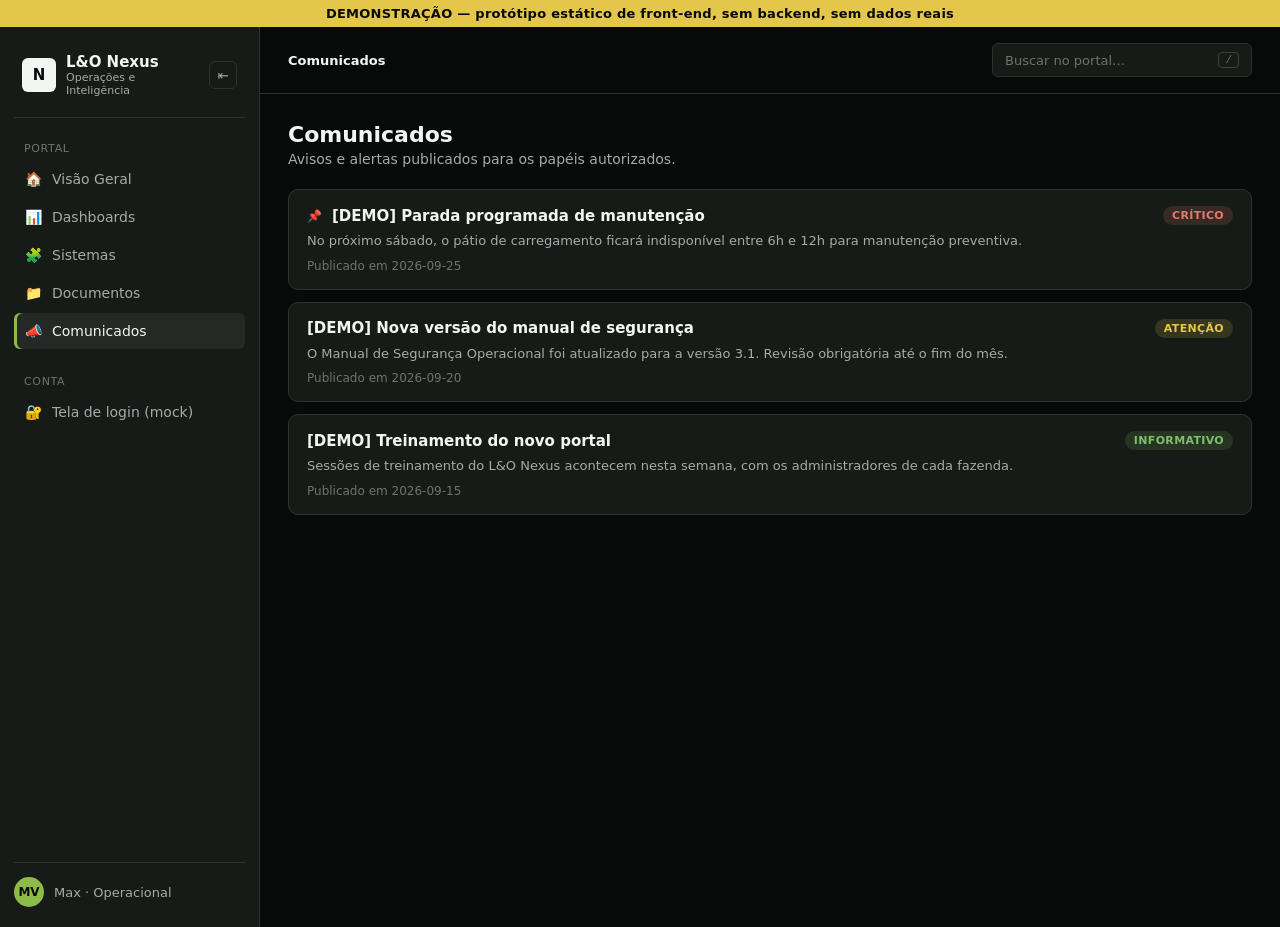
==== comunicados.html @ 55d2e748 "feat: cria protótipo estático de front-end do L&O Nexus Demonstração navegável em HTML/CSS/JS puro, " ====
<!DOCTYPE html>
<html lang="pt-BR">
<head>
<meta charset="UTF-8">
<meta name="viewport" content="width=device-width, initial-scale=1.0">
<title>Comunicados — L&O Nexus (demo)</title>
<link rel="stylesheet" href="css/styles.css">
</head>
<body data-page="comunicados">
<div class="demo-banner">DEMONSTRAÇÃO — protótipo estático de front-end, sem backend, sem dados reais</div>
<div class="app-shell">

<aside class="sidebar">
    <div class="brand">
        <div class="brand-mark">N</div>
        <div class="brand-name">L&amp;O Nexus<small>Operações e Inteligência</small></div>
        <button class="collapse-toggle" aria-label="Recolher menu">⇤</button>
    </div>
    <nav class="nav-group">
        <div class="nav-group-title">Portal</div>
        <a class="nav-item" data-page="home" href="index.html"><span class="icon">🏠</span><span class="nav-label">Visão Geral</span></a>
        <a class="nav-item" data-page="dashboards" href="dashboards.html"><span class="icon">📊</span><span class="nav-label">Dashboards</span></a>
        <a class="nav-item" data-page="sistemas" href="sistemas.html"><span class="icon">🧩</span><span class="nav-label">Sistemas</span></a>
        <a class="nav-item" data-page="documentos" href="documentos.html"><span class="icon">📁</span><span class="nav-label">Documentos</span></a>
        <a class="nav-item" data-page="comunicados" href="comunicados.html"><span class="icon">📣</span><span class="nav-label">Comunicados</span></a>
    </nav>
    <nav class="nav-group">
        <div class="nav-group-title">Conta</div>
        <a class="nav-item" href="login.html"><span class="icon">🔐</span><span class="nav-label">Tela de login (mock)</span></a>
    </nav>
    <div class="sidebar-footer">
        <div class="avatar">MV</div>
        <span>Max · Operacional</span>
    </div>
</aside>

<main class="main">
    <div class="topbar">
        <div class="breadcrumb"><strong>Comunicados</strong></div>
        <div class="search-box">Buscar no portal… <kbd>/</kbd></div>
    </div>

    <div class="content">
        <div class="page-header">
            <h1>Comunicados</h1>
            <p>Avisos e alertas publicados para os papéis autorizados.</p>
        </div>

        <div class="announcement-list" id="ann-list"></div>
    </div>
</main>
</div>

<script src="js/app.js"></script>
<script>
(async function init() {
    const list = document.getElementById('ann-list');
    try {
        const data = await Nexus.loadData('comunicados.json');
        list.innerHTML = data.map(a => `
            <div class="announcement">
                <div class="announcement-head">
                    ${a.pinned ? '<span class="pin">📌</span>' : ''}
                    <span class="announcement-title">${a.title}</span>
                    <span class="status-chip ${a.priority === 'critico' ? 'descontinuado' : a.priority === 'atencao' ? 'manutencao' : 'ativo'}" style="margin-left:auto;">
                        ${a.priority === 'critico' ? 'Crítico' : a.priority === 'atencao' ? 'Atenção' : 'Informativo'}
                    </span>
                </div>
                <div class="announcement-body">${a.body}</div>
                <div class="announcement-date">Publicado em ${a.published_at}</div>
            </div>
        `).join('');
    } catch {
        list.innerHTML = '<div class="empty-state"><p>Não foi possível carregar os dados de demonstração.</p></div>';
    }
})();
</script>
</body>
</html>
---- css/styles.css ----
/* L&O Nexus — Demonstração estática
   Tokens de design extraídos de docs/70-PADROES-DESENVOLVIMENTO.md do projeto real (Laravel).
   Esta é uma demonstração de front-end/UX — sem autenticação, sem backend, sem dados reais. */

:root {
    --color-base: #080a09;
    --color-surface: #171b18;
    --color-elevated: #242925;
    --color-line: #2e332f;
    --color-line-strong: #3a403b;

    --color-ink: #f3f5f3;
    --color-ink-muted: #a7aaa8;
    --color-ink-faint: #6e7370;

    --color-brand: #8dbb4a;
    --color-brand-hover: #6f9f35;

    --color-warning: #e3c64a;
    --color-danger: #e8776e;
    --color-info: #5b93c4;
    --color-success: #7fbf6b;

    --radius: 10px;
    --radius-sm: 6px;
    --sidebar-width: 260px;
}

* { box-sizing: border-box; }

html, body {
    margin: 0;
    padding: 0;
    background: var(--color-base);
    color: var(--color-ink);
    font-family: 'Inter', system-ui, -apple-system, Segoe UI, Roboto, sans-serif;
    -webkit-font-smoothing: antialiased;
}

a { color: inherit; text-decoration: none; }

button { font-family: inherit; }

/* ---------- Faixa de demonstração ---------- */
.demo-banner {
    background: var(--color-warning);
    color: var(--color-base);
    text-align: center;
    font-size: 13px;
    font-weight: 600;
    padding: 6px 12px;
    letter-spacing: 0.02em;
}

/* ---------- Layout ---------- */
.app-shell {
    display: flex;
    min-height: 100vh;
}

.sidebar {
    width: var(--sidebar-width);
    flex-shrink: 0;
    background: var(--color-surface);
    border-right: 1px solid var(--color-line);
    display: flex;
    flex-direction: column;
    padding: 20px 14px;
    transition: width 0.2s ease;
}

.sidebar.collapsed {
    width: 76px;
}

.sidebar.collapsed .brand-name,
.sidebar.collapsed .nav-label,
.sidebar.collapsed .sidebar-footer span {
    display: none;
}

.brand {
    display: flex;
    align-items: center;
    gap: 10px;
    padding: 6px 8px 20px;
    border-bottom: 1px solid var(--color-line);
    margin-bottom: 16px;
}

.brand-mark {
    width: 34px;
    height: 34px;
    border-radius: var(--radius-sm);
    background: var(--color-ink);
    color: var(--color-base);
    display: flex;
    align-items: center;
    justify-content: center;
    font-weight: 800;
    font-size: 15px;
    flex-shrink: 0;
}

.brand-name {
    font-weight: 700;
    font-size: 15px;
    line-height: 1.2;
}

.brand-name small {
    display: block;
    font-weight: 400;
    font-size: 11px;
    color: var(--color-ink-muted);
}

.nav-group {
    display: flex;
    flex-direction: column;
    gap: 2px;
    margin-bottom: 18px;
}

.nav-group-title {
    font-size: 11px;
    text-transform: uppercase;
    letter-spacing: 0.06em;
    color: var(--color-ink-faint);
    padding: 8px 10px 4px;
}

.nav-item {
    display: flex;
    align-items: center;
    gap: 10px;
    padding: 9px 10px;
    border-radius: var(--radius-sm);
    color: var(--color-ink-muted);
    font-size: 14px;
    font-weight: 500;
    cursor: pointer;
}

.nav-item .icon {
    width: 18px;
    height: 18px;
    flex-shrink: 0;
    display: inline-flex;
    align-items: center;
    justify-content: center;
}

.nav-item:hover {
    background: var(--color-elevated);
    color: var(--color-ink);
}

.nav-item.active {
    background: var(--color-elevated);
    color: var(--color-ink);
    box-shadow: inset 3px 0 0 var(--color-brand);
}

.sidebar-footer {
    margin-top: auto;
    padding-top: 14px;
    border-top: 1px solid var(--color-line);
    display: flex;
    align-items: center;
    gap: 10px;
    font-size: 13px;
    color: var(--color-ink-muted);
}

.avatar {
    width: 30px;
    height: 30px;
    border-radius: 50%;
    background: var(--color-brand);
    color: var(--color-base);
    display: flex;
    align-items: center;
    justify-content: center;
    font-weight: 700;
    font-size: 12px;
    flex-shrink: 0;
}

.collapse-toggle {
    background: none;
    border: 1px solid var(--color-line);
    color: var(--color-ink-muted);
    border-radius: var(--radius-sm);
    width: 28px;
    height: 28px;
    cursor: pointer;
    display: flex;
    align-items: center;
    justify-content: center;
    margin-left: auto;
}
.collapse-toggle:hover { color: var(--color-ink); border-color: var(--color-line-strong); }

/* ---------- Conteúdo ---------- */
.main {
    flex: 1;
    min-width: 0;
    display: flex;
    flex-direction: column;
}

.topbar {
    display: flex;
    align-items: center;
    gap: 16px;
    padding: 16px 28px;
    border-bottom: 1px solid var(--color-line);
    position: sticky;
    top: 0;
    background: var(--color-base);
    z-index: 5;
}

.breadcrumb {
    font-size: 13px;
    color: var(--color-ink-muted);
}
.breadcrumb strong { color: var(--color-ink); font-weight: 600; }

.search-box {
    margin-left: auto;
    display: flex;
    align-items: center;
    gap: 8px;
    background: var(--color-surface);
    border: 1px solid var(--color-line);
    border-radius: var(--radius-sm);
    padding: 8px 12px;
    color: var(--color-ink-faint);
    font-size: 13px;
    width: 260px;
    cursor: pointer;
}
.search-box kbd {
    margin-left: auto;
    font-size: 11px;
    border: 1px solid var(--color-line-strong);
    border-radius: 4px;
    padding: 1px 6px;
    color: var(--color-ink-faint);
}

.content {
    padding: 28px;
    flex: 1;
}

.page-header {
    margin-bottom: 22px;
}
.page-header h1 {
    font-size: 22px;
    margin: 0 0 4px;
}
.page-header p {
    margin: 0;
    color: var(--color-ink-muted);
    font-size: 14px;
}

/* ---------- Alertas ---------- */
.alert-banner {
    display: flex;
    align-items: center;
    gap: 10px;
    padding: 12px 16px;
    border-radius: var(--radius-sm);
    font-size: 13px;
    margin-bottom: 20px;
    border: 1px solid var(--color-line);
}
.alert-banner.critico { border-color: var(--color-danger); background: rgba(232,119,110,0.08); }
.alert-banner.atencao { border-color: var(--color-warning); background: rgba(227,198,74,0.08); }
.alert-banner.informativo { border-color: var(--color-info); background: rgba(91,147,196,0.08); }

/* ---------- Indicadores ---------- */
.indicator-grid {
    display: grid;
    grid-template-columns: repeat(auto-fit, minmax(200px, 1fr));
    gap: 14px;
    margin-bottom: 28px;
}
.indicator-tile {
    background: var(--color-surface);
    border: 1px solid var(--color-line);
    border-radius: var(--radius);
    padding: 16px;
    position: relative;
}
.indicator-tile .demo-chip {
    position: absolute;
    top: 10px;
    right: 10px;
    font-size: 10px;
    font-weight: 700;
    letter-spacing: 0.04em;
    color: var(--color-base);
    background: var(--color-warning);
    padding: 2px 6px;
    border-radius: 4px;
}
.indicator-label {
    font-size: 12px;
    color: var(--color-ink-muted);
    margin-bottom: 6px;
}
.indicator-value {
    font-size: 26px;
    font-weight: 700;
}
.indicator-value .unit {
    font-size: 14px;
    color: var(--color-ink-muted);
    font-weight: 500;
    margin-left: 4px;
}
.indicator-trend {
    font-size: 12px;
    margin-top: 6px;
}
.indicator-trend.up { color: var(--color-success); }
.indicator-trend.down { color: var(--color-danger); }
.indicator-trend.flat { color: var(--color-ink-muted); }

/* ---------- Filtros ---------- */
.filter-bar {
    display: flex;
    align-items: center;
    gap: 10px;
    flex-wrap: wrap;
    margin-bottom: 18px;
}
.chip-filter {
    padding: 7px 13px;
    border-radius: 999px;
    border: 1px solid var(--color-line);
    background: var(--color-surface);
    color: var(--color-ink-muted);
    font-size: 13px;
    cursor: pointer;
}
.chip-filter.active {
    background: var(--color-brand);
    border-color: var(--color-brand);
    color: var(--color-base);
    font-weight: 600;
}

/* ---------- Cartões ---------- */
.card-grid {
    display: grid;
    grid-template-columns: repeat(auto-fill, minmax(260px, 1fr));
    gap: 16px;
}

.card {
    background: var(--color-surface);
    border: 1px solid var(--color-line);
    border-radius: var(--radius);
    padding: 16px;
    display: flex;
    flex-direction: column;
    gap: 10px;
    transition: border-color 0.15s ease, transform 0.15s ease;
    cursor: pointer;
}
.card:hover {
    border-color: var(--color-line-strong);
    transform: translateY(-2px);
}
.card:focus-visible, .nav-item:focus-visible, .chip-filter:focus-visible, button:focus-visible, a:focus-visible {
    outline: 2px solid var(--color-brand);
    outline-offset: 2px;
}

.card-thumb {
    height: 96px;
    border-radius: var(--radius-sm);
    background: linear-gradient(135deg, var(--color-elevated), var(--color-surface));
    display: flex;
    align-items: center;
    justify-content: center;
    font-size: 26px;
    border: 1px solid var(--color-line);
}

.card-top-row {
    display: flex;
    align-items: flex-start;
    justify-content: space-between;
    gap: 8px;
}

.card-title {
    font-size: 15px;
    font-weight: 600;
    line-height: 1.3;
}

.card-desc {
    font-size: 13px;
    color: var(--color-ink-muted);
    line-height: 1.4;
    flex: 1;
}

.card-meta {
    display: flex;
    align-items: center;
    justify-content: space-between;
    font-size: 12px;
    color: var(--color-ink-faint);
    border-top: 1px solid var(--color-line);
    padding-top: 10px;
}

.favorite-btn {
    background: none;
    border: none;
    color: var(--color-ink-faint);
    font-size: 18px;
    cursor: pointer;
    line-height: 1;
    padding: 2px;
}
.favorite-btn.active { color: var(--color-warning); }

/* ---------- Chips de status/licença ---------- */
.status-chip {
    display: inline-flex;
    align-items: center;
    gap: 5px;
    font-size: 11px;
    font-weight: 600;
    padding: 3px 9px;
    border-radius: 999px;
    text-transform: uppercase;
    letter-spacing: 0.03em;
}
.status-chip.ativo { background: rgba(127,191,107,0.15); color: var(--color-success); }
.status-chip.manutencao { background: rgba(227,198,74,0.15); color: var(--color-warning); }
.status-chip.rascunho { background: rgba(167,170,168,0.15); color: var(--color-ink-muted); }
.status-chip.descontinuado { background: rgba(232,119,110,0.15); color: var(--color-danger); }

.license-chip {
    font-size: 11px;
    color: var(--color-ink-faint);
    border: 1px solid var(--color-line-strong);
    border-radius: 999px;
    padding: 2px 8px;
}

/* ---------- Estado vazio ---------- */
.empty-state {
    text-align: center;
    padding: 60px 20px;
    color: var(--color-ink-muted);
}
.empty-state .icon { font-size: 34px; margin-bottom: 10px; }
.empty-state h3 { color: var(--color-ink); margin: 0 0 6px; font-size: 16px; }
.empty-state p { margin: 0; font-size: 13px; }

/* ---------- Comunicados ---------- */
.announcement-list {
    display: flex;
    flex-direction: column;
    gap: 12px;
}
.announcement {
    background: var(--color-surface);
    border: 1px solid var(--color-line);
    border-radius: var(--radius);
    padding: 16px 18px;
}
.announcement-head {
    display: flex;
    align-items: center;
    gap: 10px;
    margin-bottom: 6px;
}
.announcement-title { font-weight: 600; font-size: 15px; }
.pin { color: var(--color-warning); font-size: 12px; }
.announcement-body { font-size: 13px; color: var(--color-ink-muted); line-height: 1.5; }
.announcement-date { font-size: 12px; color: var(--color-ink-faint); margin-top: 8px; }

/* ---------- Documentos ---------- */
.doc-notice {
    font-size: 12px;
    color: var(--color-ink-faint);
    background: var(--color-elevated);
    border-radius: var(--radius-sm);
    padding: 8px 12px;
    margin-top: 10px;
}

/* ---------- Botões ---------- */
.btn {
    display: inline-flex;
    align-items: center;
    gap: 6px;
    padding: 9px 16px;
    border-radius: var(--radius-sm);
    font-size: 13px;
    font-weight: 600;
    border: 1px solid transparent;
    cursor: pointer;
}
.btn-brand {
    background: var(--color-brand);
    color: var(--color-base); /* nunca texto branco sobre verde — regra de contraste do projeto real */
}
.btn-brand:hover { background: var(--color-brand-hover); }
.btn-ghost {
    background: transparent;
    border-color: var(--color-line-strong);
    color: var(--color-ink);
}
.btn-ghost:hover { border-color: var(--color-ink-muted); }

/* ---------- Login (mock) ---------- */
.login-shell {
    min-height: 100vh;
    display: flex;
    align-items: center;
    justify-content: center;
    padding: 20px;
}
.login-card {
    width: 100%;
    max-width: 380px;
    background: var(--color-surface);
    border: 1px solid var(--color-line);
    border-radius: var(--radius);
    padding: 32px;
}
.login-card .brand { border-bottom: none; margin-bottom: 24px; justify-content: center; padding: 0; }
.field { margin-bottom: 16px; }
.field label {
    display: block;
    font-size: 13px;
    color: var(--color-ink-muted);
    margin-bottom: 6px;
}
.field input {
    width: 100%;
    background: var(--color-elevated);
    border: 1px solid var(--color-line-strong);
    border-radius: var(--radius-sm);
    color: var(--color-ink);
    padding: 10px 12px;
    font-size: 14px;
}
.field input:focus-visible { outline: 2px solid var(--color-brand); outline-offset: 1px; }
.login-note {
    font-size: 12px;
    color: var(--color-ink-faint);
    text-align: center;
    margin-top: 18px;
    line-height: 1.5;
}

/* ---------- Responsivo ---------- */
@media (max-width: 900px) {
    .sidebar { position: fixed; z-index: 20; height: 100vh; left: -280px; transition: left 0.2s ease; }
    .sidebar.open { left: 0; }
    .search-box { display: none; }
    .content { padding: 18px; }
}

@media (prefers-reduced-motion: reduce) {
    * { transition: none !important; }
}
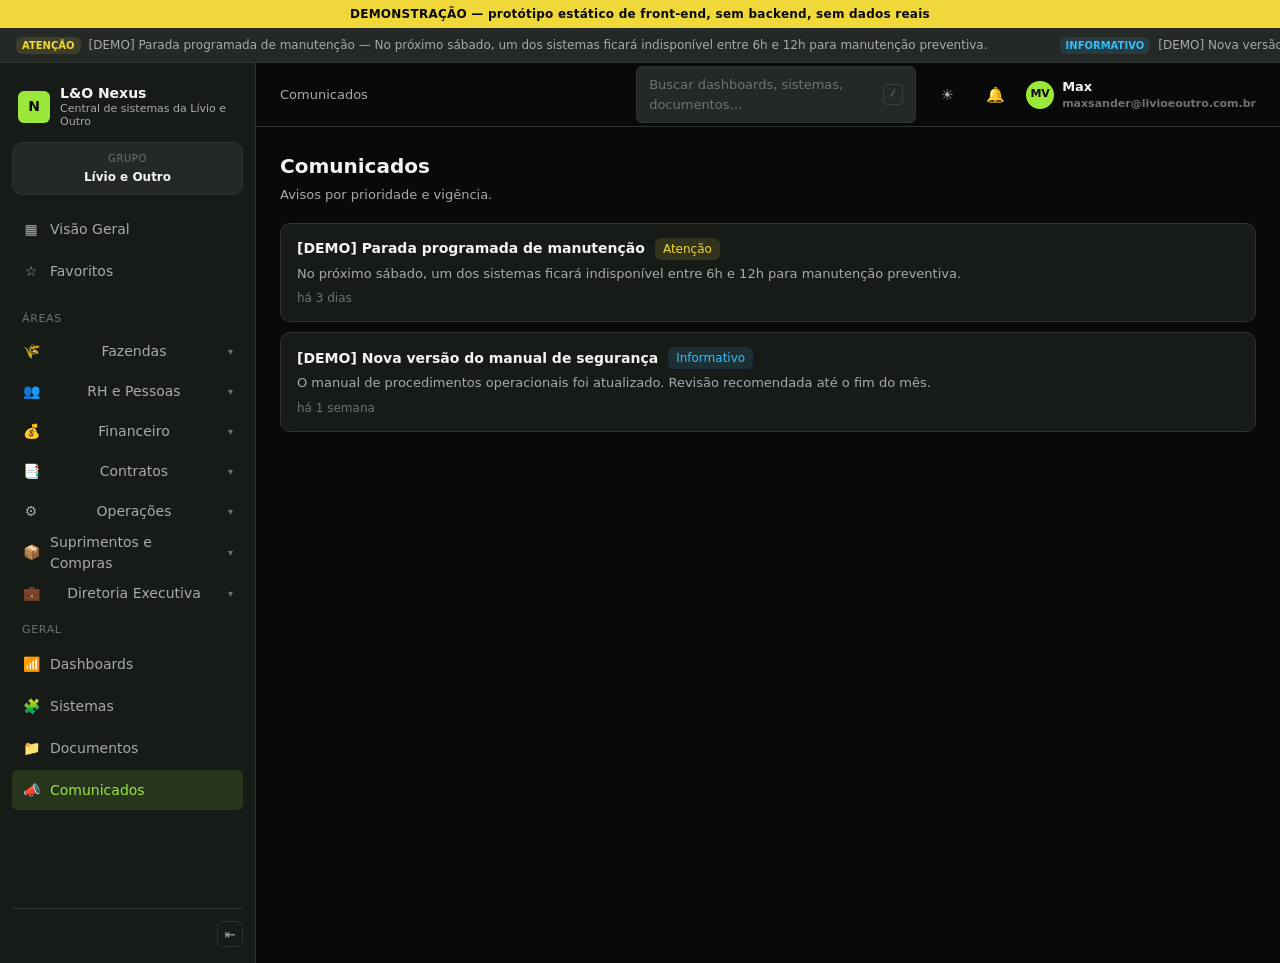
==== commit 4c7fb733: "refactor: reconstrói o demo com base no visual real do app (Laravel) Substitui a concepção inicial (" ====
--- a/comunicados.html
+++ b/comunicados.html
@@ -8,42 +8,52 @@
 </head>
 <body data-page="comunicados">
 <div class="demo-banner">DEMONSTRAÇÃO — protótipo estático de front-end, sem backend, sem dados reais</div>
+<div class="ticker" data-ticker></div>
+
 <div class="app-shell">
-
 <aside class="sidebar">
     <div class="brand">
         <div class="brand-mark">N</div>
-        <div class="brand-name">L&amp;O Nexus<small>Operações e Inteligência</small></div>
-        <button class="collapse-toggle" aria-label="Recolher menu">⇤</button>
+        <div class="brand-text">L&amp;O Nexus<small>Central de sistemas da Lívio e Outro</small></div>
+    </div>
+    <div class="condo-badge">
+        <div class="label">Grupo</div>
+        <div class="name">Lívio e Outro</div>
     </div>
     <nav class="nav-group">
-        <div class="nav-group-title">Portal</div>
-        <a class="nav-item" data-page="home" href="index.html"><span class="icon">🏠</span><span class="nav-label">Visão Geral</span></a>
-        <a class="nav-item" data-page="dashboards" href="dashboards.html"><span class="icon">📊</span><span class="nav-label">Dashboards</span></a>
+        <a class="nav-item" data-page="home" href="index.html"><span class="icon">▦</span><span class="nav-label">Visão Geral</span></a>
+        <a class="nav-item" href="#"><span class="icon">☆</span><span class="nav-label">Favoritos</span></a>
+    </nav>
+    <div class="nav-group-title">Áreas</div>
+    <div data-areas></div>
+    <nav class="nav-group" style="margin-top:8px;">
+        <div class="nav-group-title" style="padding-top:0;">Geral</div>
+        <a class="nav-item" data-page="dashboards" href="dashboards.html"><span class="icon">📶</span><span class="nav-label">Dashboards</span></a>
         <a class="nav-item" data-page="sistemas" href="sistemas.html"><span class="icon">🧩</span><span class="nav-label">Sistemas</span></a>
         <a class="nav-item" data-page="documentos" href="documentos.html"><span class="icon">📁</span><span class="nav-label">Documentos</span></a>
         <a class="nav-item" data-page="comunicados" href="comunicados.html"><span class="icon">📣</span><span class="nav-label">Comunicados</span></a>
     </nav>
-    <nav class="nav-group">
-        <div class="nav-group-title">Conta</div>
-        <a class="nav-item" href="login.html"><span class="icon">🔐</span><span class="nav-label">Tela de login (mock)</span></a>
-    </nav>
     <div class="sidebar-footer">
-        <div class="avatar">MV</div>
-        <span>Max · Operacional</span>
+        <button class="collapse-toggle" aria-label="Recolher menu">⇤</button>
     </div>
 </aside>
 
 <main class="main">
     <div class="topbar">
-        <div class="breadcrumb"><strong>Comunicados</strong></div>
-        <div class="search-box">Buscar no portal… <kbd>/</kbd></div>
+        <div class="breadcrumb">Comunicados</div>
+        <div class="search-box">Buscar dashboards, sistemas, documentos… <kbd>/</kbd></div>
+        <button class="icon-btn" data-theme-toggle aria-label="Mudar tema">☀️</button>
+        <button class="icon-btn" aria-label="Notificações">🔔</button>
+        <div class="user-chip">
+            <div class="avatar">MV</div>
+            <span class="name">Max<span class="email">maxsander@livioeoutro.com.br</span></span>
+        </div>
     </div>
 
     <div class="content">
         <div class="page-header">
             <h1>Comunicados</h1>
-            <p>Avisos e alertas publicados para os papéis autorizados.</p>
+            <p>Avisos por prioridade e vigência.</p>
         </div>
 
         <div class="announcement-list" id="ann-list"></div>
@@ -53,6 +63,8 @@
 
 <script src="js/app.js"></script>
 <script>
+const chipClass = { atencao: 'chip-warning-bg', informativo: 'chip-info-bg', critico: 'chip-danger-bg' };
+
 (async function init() {
     const list = document.getElementById('ann-list');
     try {
@@ -60,14 +72,11 @@
         list.innerHTML = data.map(a => `
             <div class="announcement">
                 <div class="announcement-head">
-                    ${a.pinned ? '<span class="pin">📌</span>' : ''}
                     <span class="announcement-title">${a.title}</span>
-                    <span class="status-chip ${a.priority === 'critico' ? 'descontinuado' : a.priority === 'atencao' ? 'manutencao' : 'ativo'}" style="margin-left:auto;">
-                        ${a.priority === 'critico' ? 'Crítico' : a.priority === 'atencao' ? 'Atenção' : 'Informativo'}
-                    </span>
+                    <span class="chip ${chipClass[a.priority] || 'chip-info-bg'}">${a.priority_label}</span>
                 </div>
                 <div class="announcement-body">${a.body}</div>
-                <div class="announcement-date">Publicado em ${a.published_at}</div>
+                <div class="announcement-date">${a.relative}</div>
             </div>
         `).join('');
     } catch {
